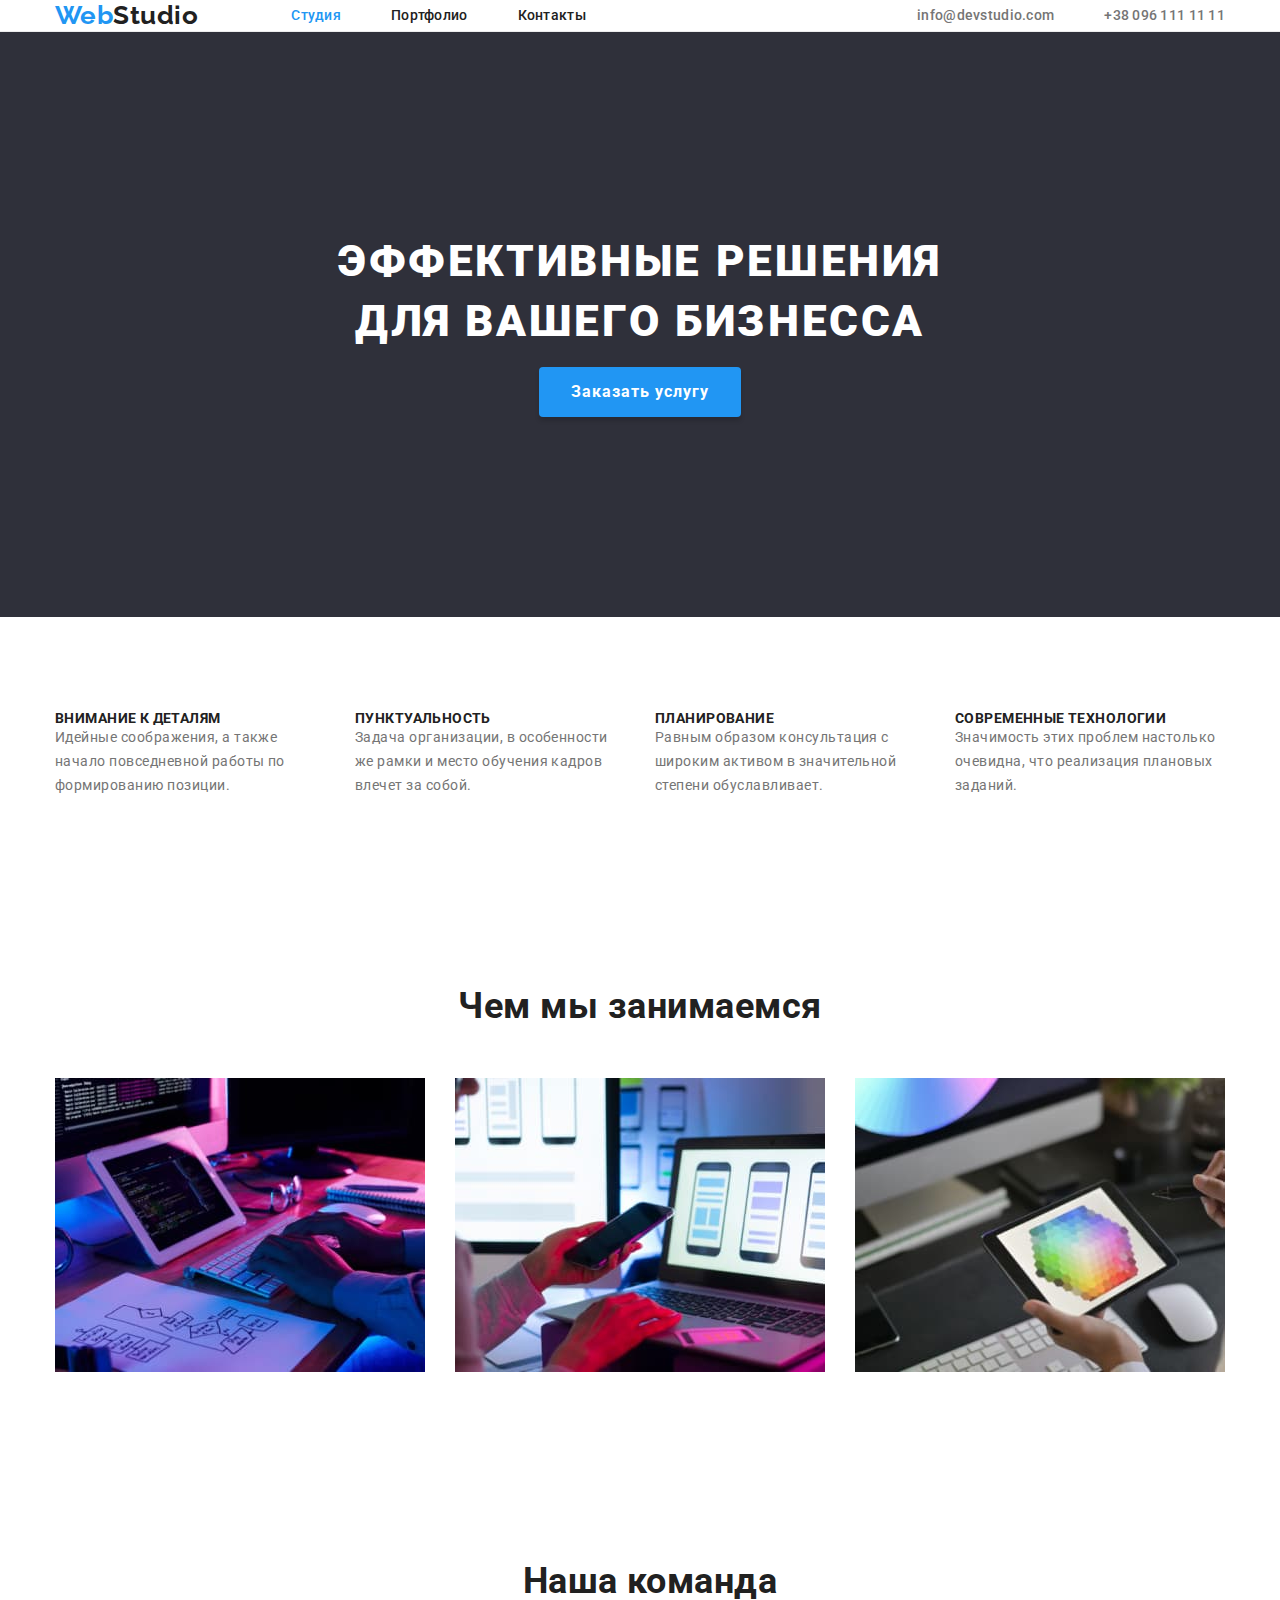
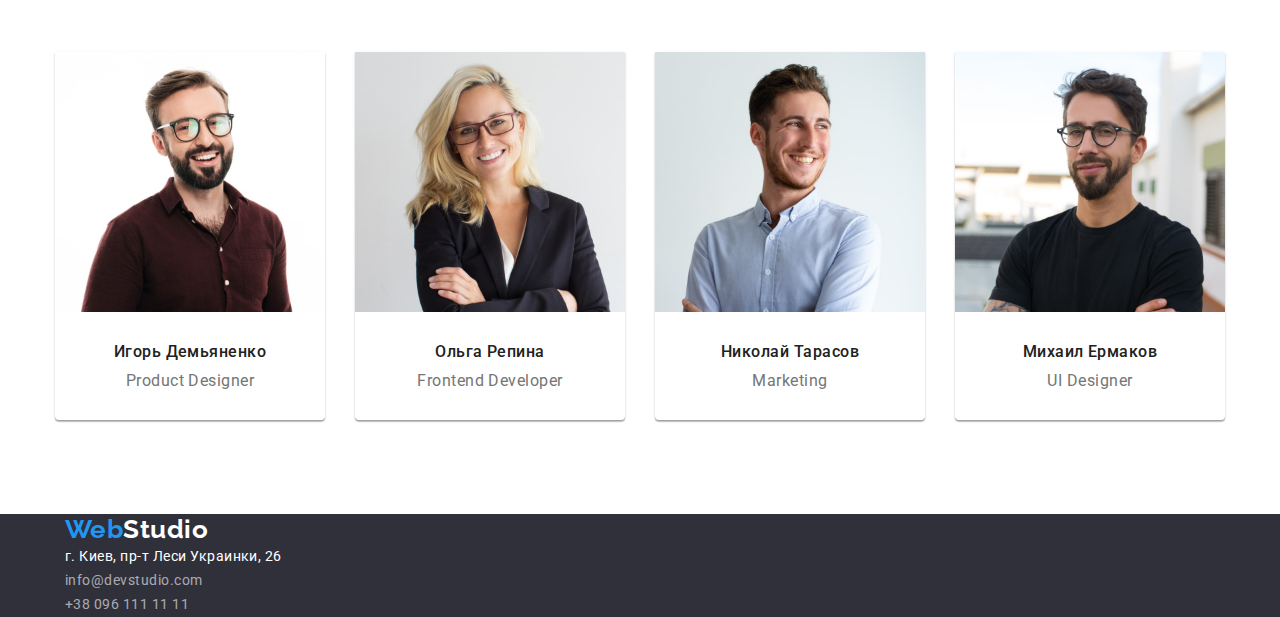
==== index.html @ 63cc6d90 "Version 5" ====
<!DOCTYPE html>
<html lang="ru">

<head>
  <meta charset="UTF-8" />
  <meta http-equiv="X-UA-Compatible" content="IE=edge" />
  <meta name="viewport" content="width=device-width, initial-scale=1.0" />
  <title>Студия</title>
  <link rel="preconnect" href="https://fonts.googleapis.com" />
  <link rel="preconnect" href="https://fonts.gstatic.com" crossorigin />
  <link href="https://fonts.googleapis.com/css2?family=Raleway:wght@700&family=Roboto:wght@400;500;700;900&display=swap"
    rel="stylesheet" />
  <link rel="stylesheet"
    href="https://cdnjs.cloudflare.com/ajax/libs/modern-normalize/1.0.0/modern-normalize.min.css" />
  <link rel="stylesheet" href="./css/styles.css" />
</head>

<body>
  <!--HEADER-->
  <header class="header">
    <div class="container logo-navigation">
      <nav class="logo-navigation">
        <a href="" lang="en" class="logo link">Web<span class="logo-accent">Studio</span> </a>

        <ul class="header-buttons">
          <li class="list header-menu-item">
            <a href="./index.html" class="link site-nav-text current">Студия</a>
          </li>
          <li class="list header-menu-item">
            <a href="./portfolio.html" class="link site-nav-text">Портфолио</a>
          </li>
          <li class="list header-menu-item">
            <a href="" class="link site-nav-text">Контакты</a>
          </li>
        </ul>
      </nav>
      <ul class="phone-navigation">
        <li class="list header-contact-item">
          <a href="mailto:info@devstudio.com" class="link site-contact">info@devstudio.com</a>
        </li>
        <li class="list header-contact-item">
          <a href="tel:+380961111111" class="link site-contact">+38 096 111 11 11</a>
        </li>
      </ul>
    </div>
  </header>
  <!--MAIN-->
  <main>
    <!--Main section-->
    <section class="hero-bg-temporary">
      <div class="container">
        <h1 class="hero-title">Эффективные решения <br />для вашего бизнесса</h1>
        <button type="button" class="hero-button">Заказать услугу</button>
      </div>
    </section>
    <!--Firm quality section-->
    <section class="section">
      <div class="container">
        <ul class="advantages-items">
          <li class="list advantages-item">
            <h3 class="advantages-title">Внимание к деталям</h3>
            <p class="advantages-text">Идейные соображения, а также начало повседневной работы по формированию позиции.
            </p>
          </li>
          <li class="list advantages-item">
            <h3 class="advantages-title">Пунктуальность</h3>
            <p class="advantages-text">Задача организации, в особенности же рамки и место обучения кадров влечет за
              собой.</p>
          </li>
          <li class="list advantages-item">
            <h3 class="advantages-title">Планирование</h3>
            <p class="advantages-text">Равным образом консультация с широким активом в значительной степени
              обуславливает.</p>
          </li>
          <li class="list advantages-item">
            <h3 class="advantages-title">Современные технологии</h3>
            <p class="advantages-text">Значимость этих проблем настолько очевидна, что реализация плановых заданий.</p>
          </li>
        </ul>
      </div>
    </section>
    <!--Section direction of work-->
    <section class="section">
      <div class="container">
        <h2 class="work-title-index">Чем мы занимаемся</h2>
        <ul class="work-ul">
          <li class="list work-item">
            <img src="./images/img.jpg" width="370" height="294" alt="Работаем с алгоритмами на пк">
          </li>
          <li class="list work-item">
            <img src="./images/img2.jpg" width="370" height="294" alt="Работаем с алгоритмами на смартфонах">
          </li>
          <li class="list work-item">
            <img src="./images/img3.jpg" width="370" height="294" alt="Работаем с графикой">
          </li>
        </ul>
      </div>
    </section>
    <!--Development team section-->
    <section class="section">
      <div class="container">
        <h2 class="title team-title">Наша команда</h2>
        <ul class="photo-command">
          <li class="list photo-command-item">
            <img src="./images/img4.jpg" width="270" height="260" alt="Игорь Демьяненко">
            <div class="command-item-text">
              <h3 class="command-item-title">Игорь Демьяненко</h3>
              <p class="command-item-role" lang="en">Product Designer</p>
            </div>
          </li>
          <li class="list photo-command-item">
            <img src="./images/img5.jpg" width="270" height="260" alt="Ольга Репина">
            <div class="command-item-text">
              <h3 class="command-item-title">Ольга Репина</h3>
              <p class="command-item-role" lang="en">Frontend Developer</p>
            </div>
          </li>
          <li class="list photo-command-item">
            <img src="./images/img6.jpg" width="270" height="260" alt="Николай Тарасов">
            <div class="command-item-text">
              <h3 class="command-item-title">Николай Тарасов</h3>
              <p class="command-item-role" lang="en">Marketing</p>
            </div>
          </li>
          <li class="list photo-command-item">
            <img src="./images/img7.jpg" width="270" height="260" alt="Михаил Ермаков">
            <div class="command-item-text">
              <h3 class="command-item-title">Михаил Ермаков</h3>
              <p class="command-item-role" lang="en">UI Designer</p>
            </div>
          </li>
        </ul>
      </div>
    </section>
  </main>
  <!--FOOTER-->

  <footer class="footer">
    <div class="container">
      <div class="footer-navigation">
        <a href="" lang="en" class="logo link">Web<span class="logo-accent-footer">Studio</span> </a>
        <address>
          <ul>
            <li class="footer-map list">г. Киев, пр-т Леси Украинки, 26</li>
            <li class="list">
              <a href="mailto:info@devstudio.com" class="footer-contact link">info@devstudio.com</a>
            </li>
            <li class="list">
              <a href="tel:+380961111111" class="footer-contact link">+38 096 111 11 11</a>
            </li>
          </ul>
        </address>
      </div>
  </footer>
</body>

</html>
---- css/styles.css ----
:root {
  --title-text-color: #212121;
  --primary-text-color: #757575;
  --primary-white-color: #ffffff;
  --accent-color: #2196f3;
  --accent-color-hover: #188ce8;
  --team-bg-color: #f5f4fa;
  --footer-bg-color: #2f303a;
  --temporary-bg-color: #2f303a;
}

/* Обнуление паддингов и марджинов */

p,
h1,
h2,
h3,
h4,
h5,
h6 {
  margin: 0;
}

.list {
  list-style: none;
  padding: 0;
  margin: 0;
}

img {
  display: block;
  max-width: 100%;
  height: auto;
}

ul {
  padding: 0;
  margin: 0;
}

/* Контейнер */

.container {

  width: 1200px;
  margin: 0 auto;
  padding-left: 15px;
  padding-right: 15px;
}
.header {
  max-width: 1600px;
  margin: 0 auto;
  border-bottom: 1px solid #ececec;
}

.header-buttons {
  display: flex;
  align-items: center;
  margin-left: 93px;
}

.logo-navigation {
  display: flex;
  
  
}

.header-menu-item:not(:first-child) {
margin-left: 50px;
}

.header-contact-item:not(:first-child) {
margin-left: 50px;
}

/* Основной блок */

.hero-bg-temporary {
  background-color: var(--temporary-bg-color);
  padding-top: 200px;
  padding-bottom: 200px;
}



.phone-navigation {
   display: flex;
   align-items: center;
   margin-left: auto;
}

body {
  font-family: Roboto, sans-serif;
  letter-spacing: 0.03em;

  color: var(--title-text-color);
  background-color: var(--primary-white-color);
}

/* All site */

.title {
  font-weight: 700;
  font-size: 36px;
  line-height: 1.17;
  text-align: center;
}

.link {
  text-decoration: none;
}

.list {
  list-style: none;
}

/* site-nav */

.logo {
  font-family: Raleway;
  font-size: 26px;
  font-weight: 700;
  line-height: 1.19;
  color: var(--accent-color);
}

.logo-accent {
  color: var(--title-text-color);
}

.logo-accent:hover {
  color: var(--accent-color);
}

.site-nav-text {
  font-size: 14px;
  font-weight: 500;
  line-height: 1.14;
  letter-spacing: 0.02em;
  color: var(--title-text-color);
}
.site-nav-text:hover,
.site-nav-text:focus {
  color: var(--accent-color);
}

.site-contact {
  font-size: 14px;
  font-weight: 500;
  line-height: 1.14;
  letter-spacing: 0.02em;
  color: var(--primary-text-color);
}

.site-contact:hover,
.site-contact:focus,
.current {
  color: var(--accent-color);
}

/* hero */

.hero-title {
  color: var(--primary-white-color);
  font-weight: 900;
  font-size: 44px;
  line-height: 1.36;
  text-align: center;
  letter-spacing: 0.06em;
  text-transform: uppercase;
}

.hero-button {
  font-family: Roboto, sans-serif;
  font-weight: 700;
  font-size: 16px;
  line-height: 1.87;
  letter-spacing: 0.06em;

  color: var(--primary-white-color);
  background-color: var(--accent-color);

  border: none;
  border-radius: 4px;
  box-shadow: 0px 4px 4px rgba(0, 0, 0, 0.15);

  display: block;
  padding: 10px 32px;
  
  margin-left: auto;
  margin-right:auto;
  margin-top: 15px;
  

}

.section {
 padding-top: 94px;
 padding-bottom: 94px;
}

.hero-button:hover,
.hero-button:focus {
  background-color: var(--accent-color-hover);
}

.hero-bg-temporary {
  background-color: var(--temporary-bg-color);
  max-width: 1600px;
  margin: 0 auto;
}

/* advantages */

.advantages-items {
  display: flex;
  justify-content: center;
}

.advantages-item {
  width: 270px;
}
.advantages-item:not(:first-child) {
  margin-left: 30px;
}

.advantages-title {
  font-weight: 700;
  font-size: 14px;
  line-height: 1.14;
  letter-spacing: 0.03em;
  text-transform: uppercase;
}
.advantages-text {
  font-size: 14px;
  line-height: 1.71;
  color: var(--primary-text-color);
}

/* WORK */

.work-ul {
  display: flex;
  justify-content: center;
}

.work-item:not(:first-child) {
margin-left: 30px;

}

.work-title-index {
  margin-bottom: 50px;
  font-weight: 700;
  font-size: 36px;
  text-align: center;

}

/* COMMAND */

.photo-command {
display: flex;
justify-content: center;
}


.photo-command-item:not(:first-child) {

margin-left: 30px;
}
.photo-command-item {

 height: 368px;
 background-color: var(--primary-white-color);
 box-shadow: 0px 1px 3px rgba(0, 0, 0, 0.12), 0px 1px 1px rgba(0, 0, 0, 0.14), 0px 2px 1px rgba(0, 0, 0, 0.2);
 border-radius: 0px 0px 4px 4px;
}

.command-item-text {
  padding: 30px 24px;
}


.command-item-title {
  font-weight: 500;
  font-size: 16px;
  line-height: 1.19;
  text-align: center;
  margin-top: 0;
  margin-bottom: 10px;
}


.command-item-role {

  font-size: 16px;
  line-height: 1.19;
  color: var(--primary-text-color);
  text-align: center;
  margin: 0;
}
/* TEAM */

.team {
  background-color: var(--team-bg-color);
}
.team-title {
 margin-bottom: 50px;
  font-weight: 700;
  font-size: 36px;
  text-align: center;
}

.team-role {
  font-size: 16px;
  line-height: 1.19;
  color: var(--primary-text-color);
}

/* footer */

.logo-accent-footer {
  color: var(--primary-white-color);
}

.logo-accent-footer:hover {
  color: var(--accent-color);
}

.footer {
  background-color: var(--footer-bg-color);
  max-width: 1600px;
  margin: 0 auto;
  
}

.footer-navigation {
  margin-left: 10px;
}

.footer-map {
  font-size: 14px;
  line-height: 1.71;
  font-style: normal;
  color: var(--primary-white-color);
}

.footer-contact {
  font-size: 14px;
  line-height: 1.71;
  font-style: normal;
  color: rgba(255, 255, 255, 0.6);
}

.footer-map:hover,
.footer-map:focus,
.footer-contact:hover,
.footer-contact:focus {
  color: var(--accent-color);
}

.team-title {

  margin-left: 20px;
  
}

/* PORTPHOLIO */
/* Types of work */

.button-works {
  font-family: Roboto, sans-serif;
  font-weight: 500;
  font-size: 16px;
  line-height: 1.62;

  border: none;
  border-radius: 4px;
}

.button-current {
  color: var(--primary-white-color);
  background-color: var(--accent-color);
  box-shadow: 0px 3px 1px rgba(0, 0, 0, 0.1), 0px 1px 2px rgba(0, 0, 0, 0.08), 0px 2px 2px rgba(0, 0, 0, 0.12);
}

.button-works:hover,
.button-works:focus {
  color: var(--primary-white-color);
  background-color: var(--accent-color);

  cursor: pointer;
}

/* Our works */

.works-title {
  font-weight: 700;
  font-size: 18px;
  line-height: 2;
  letter-spacing: 0.06em;
}

.works-text {
  font-size: 16px;
  line-height: 1.87;
  color: var(--primary-text-color);
}

/* ПОРТФОЛИО */

.works-items {
  display: flex;
  flex-wrap: wrap;
}

.works-img {
  display: block;
}

.works-item {
  width: 370px;
  margin: 15px;

  background-color: var(--primary-white-color);
}
.works-container {
  width: 1200px;
  padding-left: -15px;
  padding-right: -15px;
  margin-top: -15px;
  margin-right: auto;
  margin-left: auto;
}

.works-item-bottom {
  padding: 20px 24px;

  border-right: 1px solid #eeeeee;
  border-bottom: 1px solid #eeeeee;
  border-left: 1px solid #eeeeee;
}

.visually-hidden {
  position: absolute;
  width: 1px;
  height: 1px;
  margin: -1px;
  border: 0;
  padding: 0;
  white-space: nowrap;
  clip-path: inset(100%);
  clip: rect(0 0 0 0);
  overflow: hidden;
}

.work-button-li {
  margin-left: 8px;
}

.work-button {
  padding: 6px 22px;

  font-family: Roboto, sans-serif;
  font-weight: 500;
  font-size: 16px;
  line-height: 1.62;

  border: none;
  border-radius: 4px;
}
.works-buttons {
  display: flex;
  justify-content: center;
  margin-bottom: 50px;
}

.header {
  max-width: 1600px;
  margin: 0 auto;
  border-bottom: 1px solid #ececec;
}
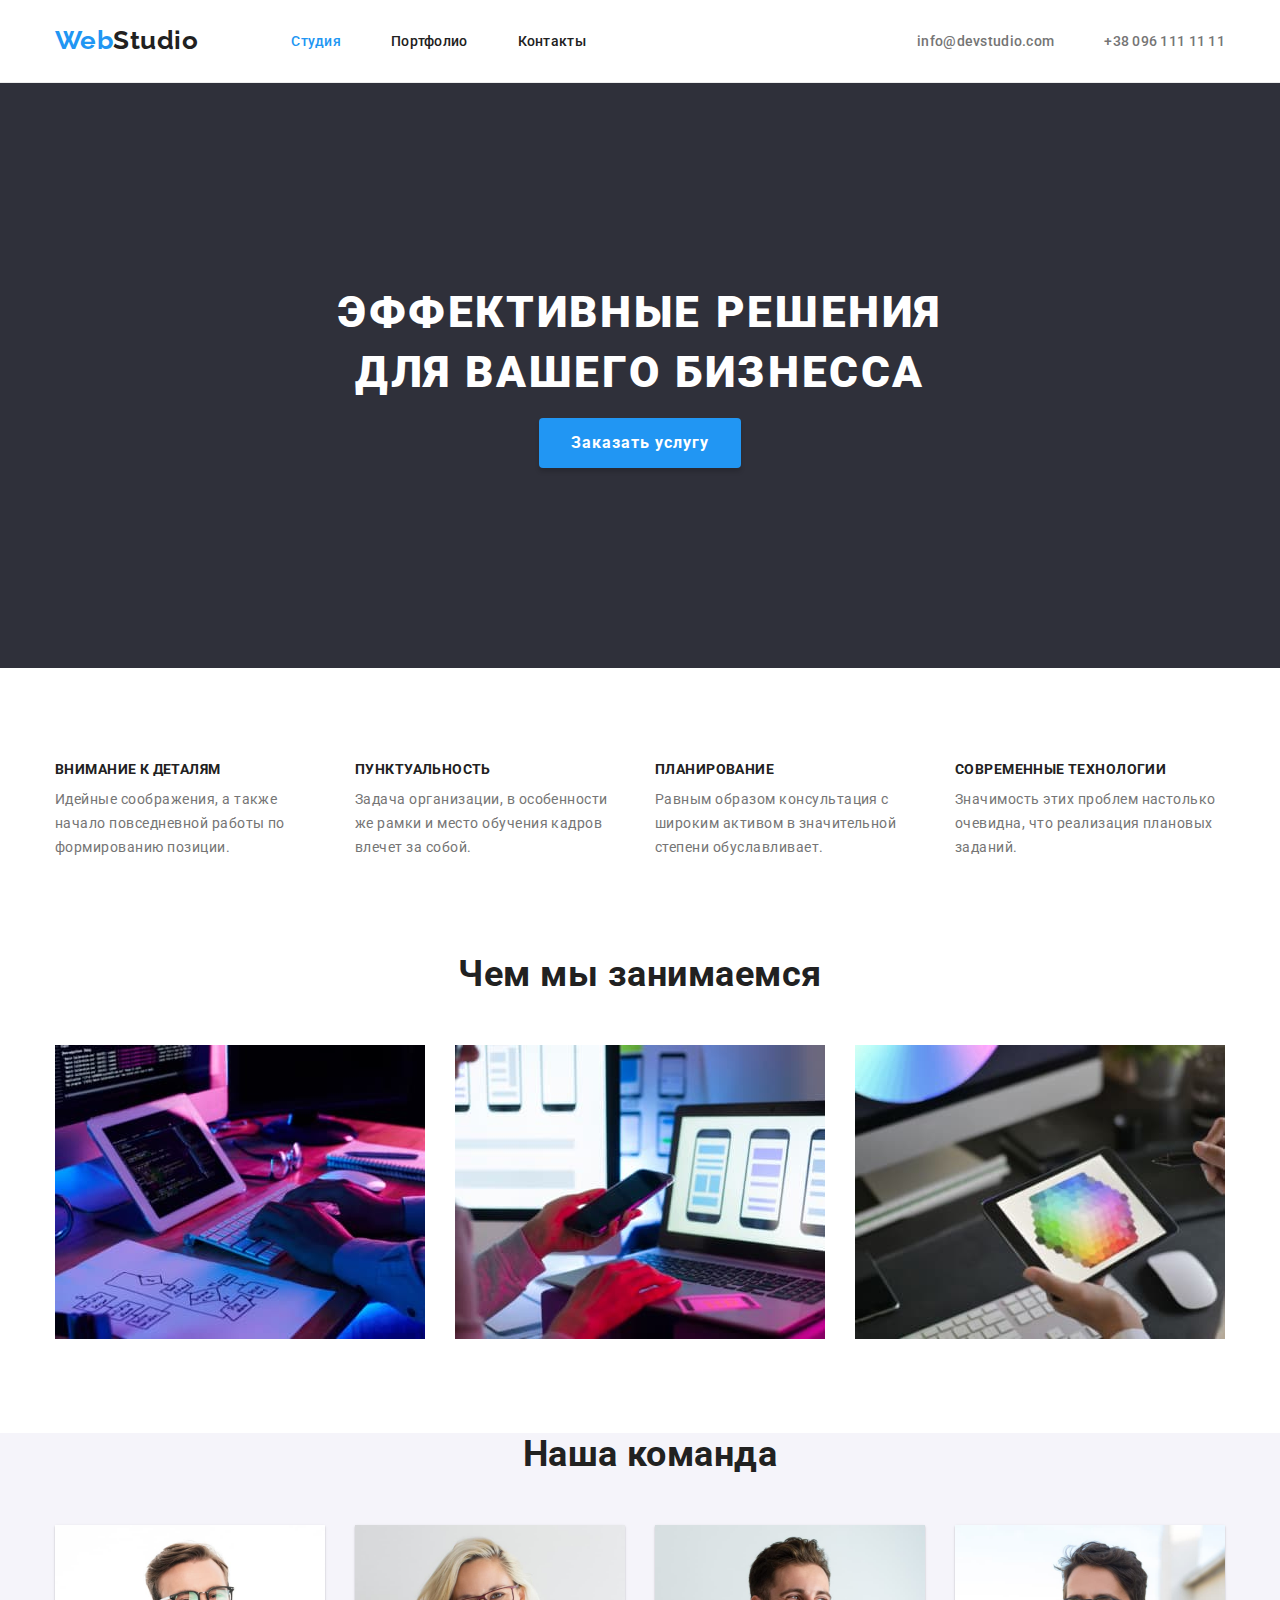
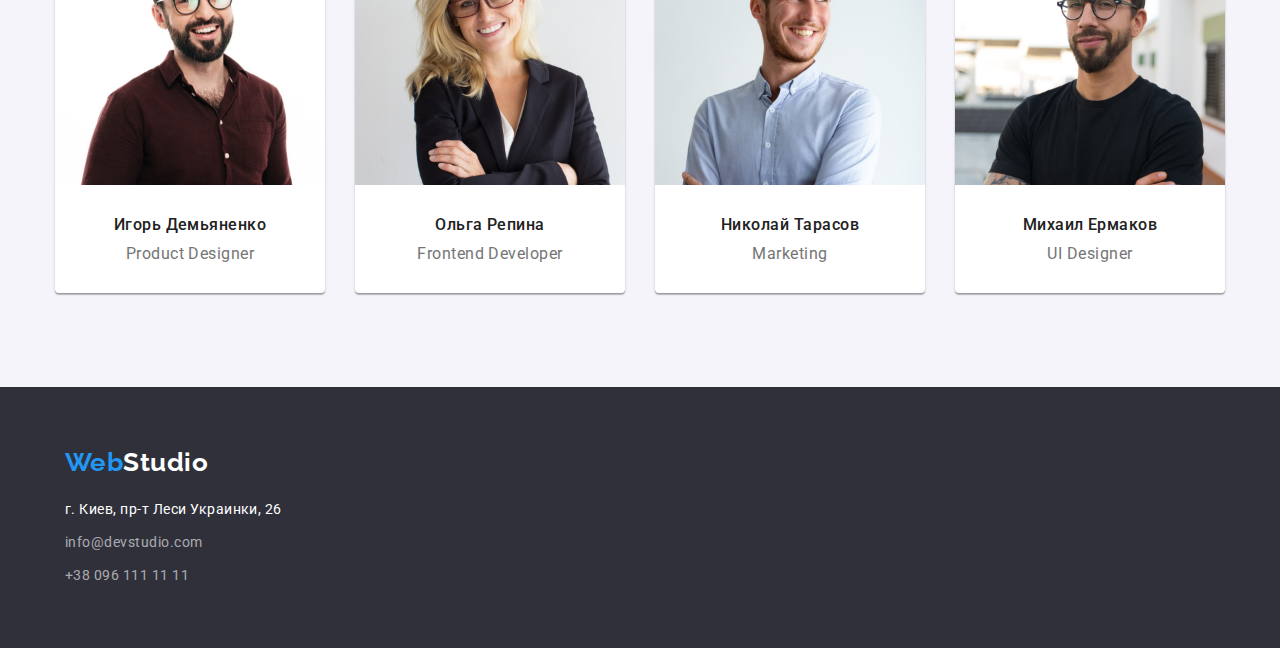
==== commit c1133c0f: "version 2" ====
--- a/index.html
+++ b/index.html
@@ -49,13 +49,14 @@
     <!--Main section-->
     <section class="hero-bg-temporary">
       <div class="container">
-        <h1 class="hero-title">Эффективные решения <br />для вашего бизнесса</h1>
+        <h1 class="hero-title">Эффективные решения для вашего бизнесса</h1>
         <button type="button" class="hero-button">Заказать услугу</button>
       </div>
     </section>
     <!--Firm quality section-->
     <section class="section">
       <div class="container">
+        <h2 class="visually-hidden">Наши преимущества</h2>
         <ul class="advantages-items">
           <li class="list advantages-item">
             <h3 class="advantages-title">Внимание к деталям</h3>
@@ -97,7 +98,7 @@
       </div>
     </section>
     <!--Development team section-->
-    <section class="section">
+    <section class="section section1">
       <div class="container">
         <h2 class="title team-title">Наша команда</h2>
         <ul class="photo-command">
@@ -138,14 +139,14 @@
   <footer class="footer">
     <div class="container">
       <div class="footer-navigation">
-        <a href="" lang="en" class="logo link">Web<span class="logo-accent-footer">Studio</span> </a>
+        <a href="" lang="en" class="footer-logo link">Web<span class="logo-accent-footer">Studio</span> </a>
         <address>
           <ul>
             <li class="footer-map list">г. Киев, пр-т Леси Украинки, 26</li>
-            <li class="list">
+            <li class="list footer-mail">
               <a href="mailto:info@devstudio.com" class="footer-contact link">info@devstudio.com</a>
             </li>
-            <li class="list">
+            <li class="list footer-phone">
               <a href="tel:+380961111111" class="footer-contact link">+38 096 111 11 11</a>
             </li>
           </ul>
--- a/css/styles.css
+++ b/css/styles.css
@@ -48,7 +48,6 @@
   padding-right: 15px;
 }
 .header {
-  max-width: 1600px;
   margin: 0 auto;
   border-bottom: 1px solid #ececec;
 }
@@ -69,6 +68,11 @@
 margin-left: 50px;
 }
 
+.header-menu-item {
+  padding-top: 32px;
+  padding-bottom: 32px;
+}
+
 .header-contact-item:not(:first-child) {
 margin-left: 50px;
 }
@@ -79,8 +83,16 @@
   background-color: var(--temporary-bg-color);
   padding-top: 200px;
   padding-bottom: 200px;
-}
-
+  background-color: var(--temporary-bg-color);
+  margin-left: auto;
+  margin-right: auto;
+  margin-bottom: 94px;
+   
+}
+
+.section1 {
+  background-color: #F5F4FA;
+}
 
 
 .phone-navigation {
@@ -108,6 +120,7 @@
 
 .link {
   text-decoration: none;
+  
 }
 
 .list {
@@ -122,6 +135,9 @@
   font-weight: 700;
   line-height: 1.19;
   color: var(--accent-color);
+
+  padding-top: 25px;
+  padding-bottom: 25px;
 }
 
 .logo-accent {
@@ -168,6 +184,9 @@
   text-align: center;
   letter-spacing: 0.06em;
   text-transform: uppercase;
+  width: 696px;
+  margin-left: auto;
+  margin-right: auto;
 }
 
 .hero-button {
@@ -195,7 +214,7 @@
 }
 
 .section {
- padding-top: 94px;
+ 
  padding-bottom: 94px;
 }
 
@@ -204,11 +223,7 @@
   background-color: var(--accent-color-hover);
 }
 
-.hero-bg-temporary {
-  background-color: var(--temporary-bg-color);
-  max-width: 1600px;
-  margin: 0 auto;
-}
+
 
 /* advantages */
 
@@ -230,6 +245,7 @@
   line-height: 1.14;
   letter-spacing: 0.03em;
   text-transform: uppercase;
+  margin-bottom: 10px;
 }
 .advantages-text {
   font-size: 14px;
@@ -322,6 +338,7 @@
 
 .logo-accent-footer {
   color: var(--primary-white-color);
+  
 }
 
 .logo-accent-footer:hover {
@@ -329,8 +346,12 @@
 }
 
 .footer {
+  padding-top: 60px;
+  padding-bottom: 60px;
+
+
   background-color: var(--footer-bg-color);
-  max-width: 1600px;
+
   margin: 0 auto;
   
 }
@@ -344,6 +365,7 @@
   line-height: 1.71;
   font-style: normal;
   color: var(--primary-white-color);
+  padding-bottom: 9px;
 }
 
 .footer-contact {
@@ -351,6 +373,25 @@
   line-height: 1.71;
   font-style: normal;
   color: rgba(255, 255, 255, 0.6);
+  padding-bottom: 9px;
+}
+
+.footer-logo {
+  display: block;
+  margin-bottom: 20px;
+
+  font-family: Raleway;
+  font-size: 26px;
+  font-weight: 700;
+  line-height: 1.19;
+  color: var(--accent-color);
+  
+}
+
+
+
+.footer-mail {
+padding-bottom: 9px;
 }
 
 .footer-map:hover,
@@ -400,6 +441,7 @@
   font-size: 18px;
   line-height: 2;
   letter-spacing: 0.06em;
+  color: #212121;
 }
 
 .works-text {
@@ -421,10 +463,20 @@
 
 .works-item {
   width: 370px;
-  margin: 15px;
+  margin-right: 30px;
+  margin-bottom: 30px;
 
   background-color: var(--primary-white-color);
 }
+
+.works-item:nth-child(3n) {
+  margin-right: 0px;
+}
+.works-item:nth-last-child(-n + 3) {
+  margin-bottom: 0px;
+}
+
+
 .works-container {
   width: 1200px;
   padding-left: -15px;
@@ -474,6 +526,8 @@
   display: flex;
   justify-content: center;
   margin-bottom: 50px;
+
+  padding-top: 100px;
 }
 
 .header {
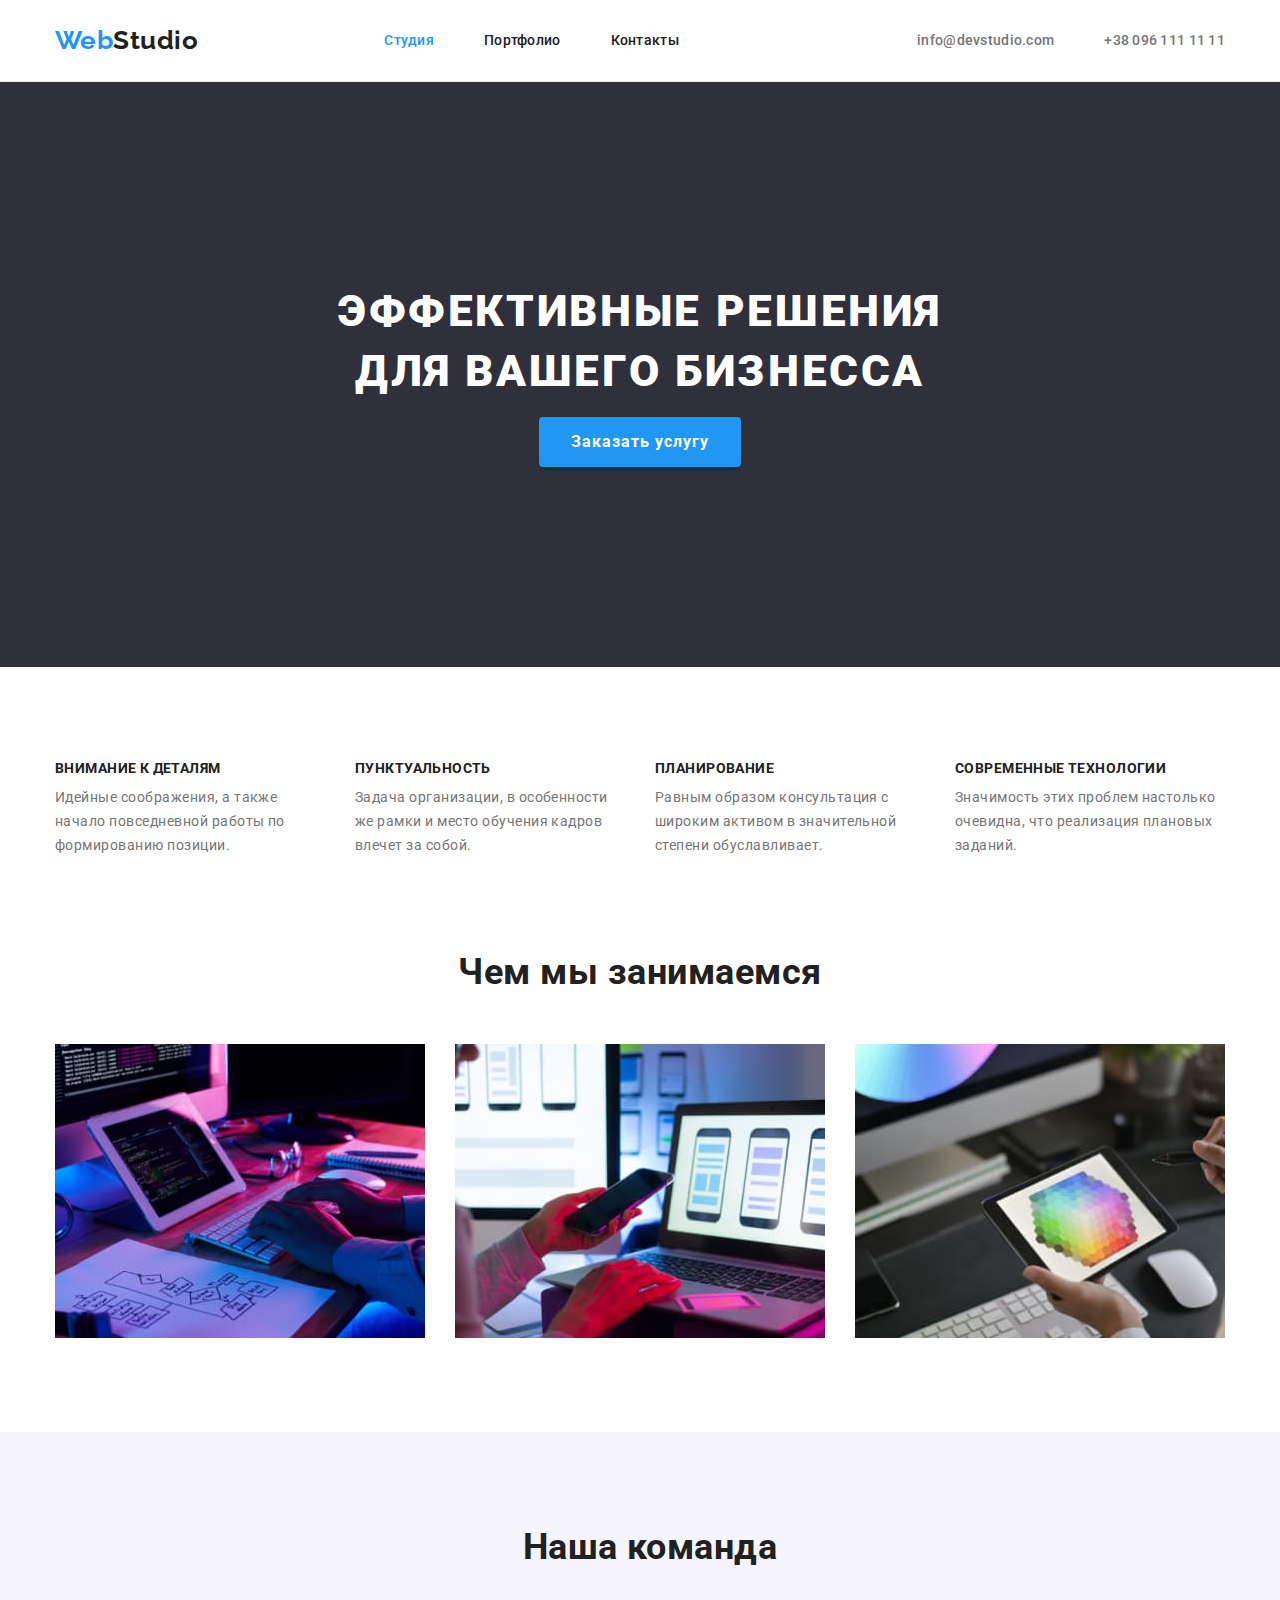
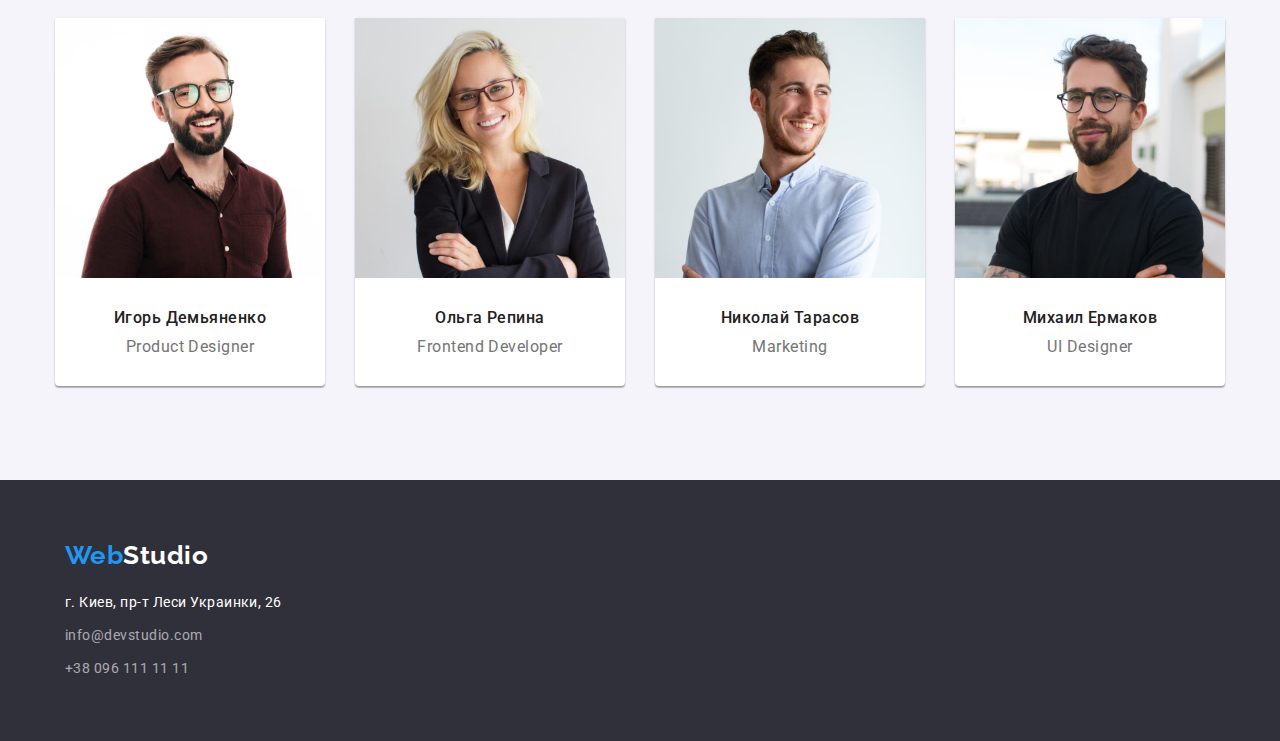
==== commit d26949cd: "Version 3" ====
--- a/index.html
+++ b/index.html
@@ -81,7 +81,7 @@
       </div>
     </section>
     <!--Section direction of work-->
-    <section class="section">
+    <section class="section1">
       <div class="container">
         <h2 class="work-title-index">Чем мы занимаемся</h2>
         <ul class="work-ul">
@@ -98,7 +98,7 @@
       </div>
     </section>
     <!--Development team section-->
-    <section class="section section1">
+    <section class="section2">
       <div class="container">
         <h2 class="title team-title">Наша команда</h2>
         <ul class="photo-command">
--- a/css/styles.css
+++ b/css/styles.css
@@ -64,17 +64,16 @@
   
 }
 
+.header-menu-item:first-child {
+  margin-left: 93px;
+}
 .header-menu-item:not(:first-child) {
-margin-left: 50px;
-}
-
-.header-menu-item {
-  padding-top: 32px;
-  padding-bottom: 32px;
-}
-
-.header-contact-item:not(:first-child) {
-margin-left: 50px;
+  margin-left: 50px;
+}
+
+
+.header-contact-item:first-child {
+margin-right: 50px;
 }
 
 /* Основной блок */
@@ -86,12 +85,8 @@
   background-color: var(--temporary-bg-color);
   margin-left: auto;
   margin-right: auto;
-  margin-bottom: 94px;
+  
    
-}
-
-.section1 {
-  background-color: #F5F4FA;
 }
 
 
@@ -154,6 +149,9 @@
   line-height: 1.14;
   letter-spacing: 0.02em;
   color: var(--title-text-color);
+  padding-top: 32px;
+  padding-bottom: 32px;
+  
 }
 .site-nav-text:hover,
 .site-nav-text:focus {
@@ -216,7 +214,22 @@
 .section {
  
  padding-bottom: 94px;
-}
+ padding-top: 94px;
+}
+
+.section1 {
+  
+  padding-bottom: 94px;
+  
+}
+
+.section2 {
+  background-color: #F5F4FA;
+  padding-bottom: 94px;
+  padding-top: 94px;
+}
+
+
 
 .hero-button:hover,
 .hero-button:focus {
@@ -365,7 +378,7 @@
   line-height: 1.71;
   font-style: normal;
   color: var(--primary-white-color);
-  padding-bottom: 9px;
+  margin-bottom: 9px;
 }
 
 .footer-contact {
@@ -373,7 +386,7 @@
   line-height: 1.71;
   font-style: normal;
   color: rgba(255, 255, 255, 0.6);
-  padding-bottom: 9px;
+  margin-bottom: 9px;
 }
 
 .footer-logo {
@@ -391,8 +404,7 @@
 
 
 .footer-mail {
-padding-bottom: 9px;
-}
+margin-bottom: 9px;}
 
 .footer-map:hover,
 .footer-map:focus,
@@ -455,6 +467,8 @@
 .works-items {
   display: flex;
   flex-wrap: wrap;
+  margin-right: -15px;
+  margin-bottom: -15px;
 }
 
 .works-img {
